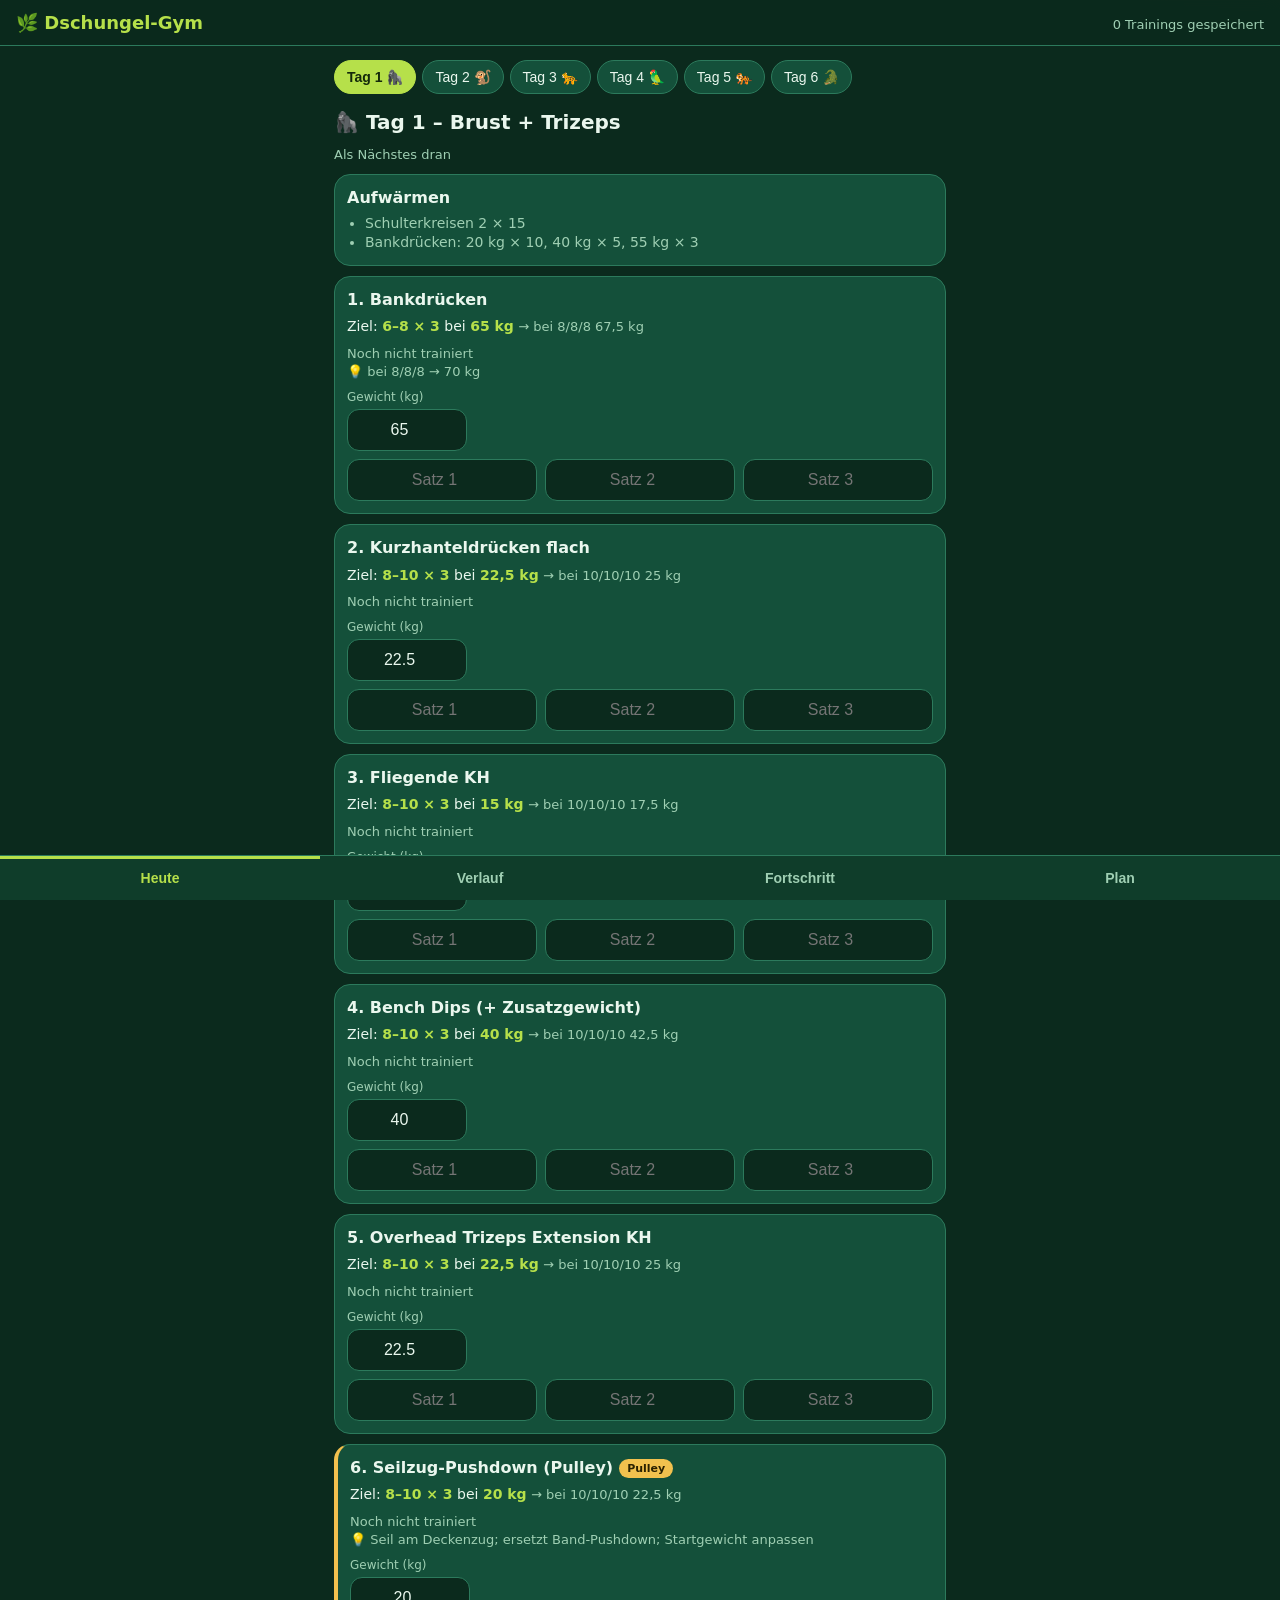
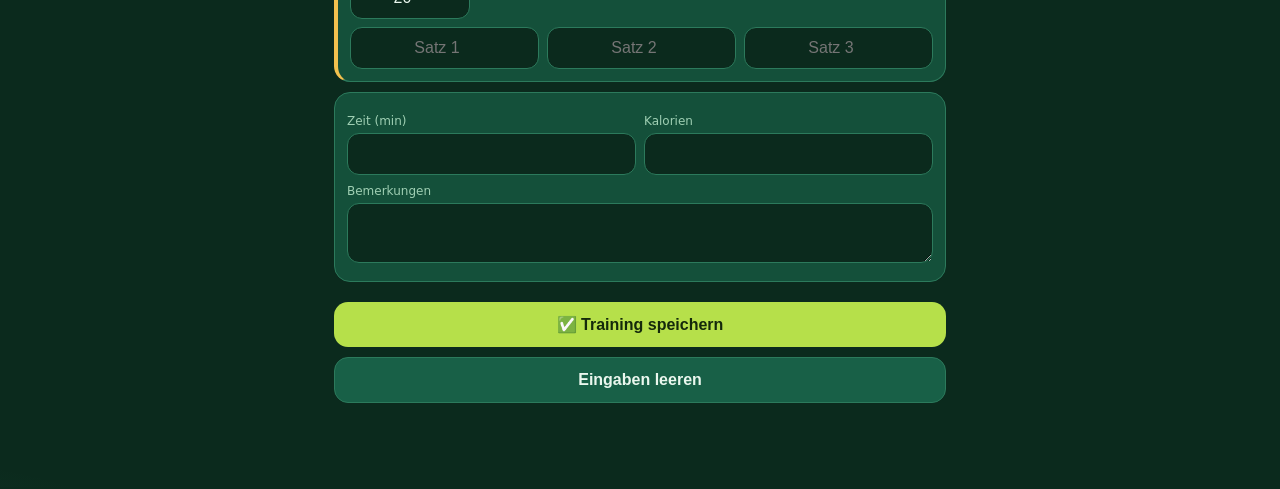
==== index.html @ ba681825 "Dschungel-Gym: Trainings-App (PWA) Co-Authored-By: Claude Sonnet 5.5 <noreply@anthropic.com> Claude-" ====
<!doctype html>
<html lang="de">
<head>
<meta charset="utf-8">
<meta name="viewport" content="width=device-width, initial-scale=1, viewport-fit=cover">
<meta name="theme-color" content="#0f3d2a">
<link rel="manifest" href="manifest.webmanifest">
<link rel="icon" href="icon-192.png">
<link rel="apple-touch-icon" href="icon-192.png">
<title>Dschungel-Gym</title>
<link rel="stylesheet" href="style.css">
</head>
<body>
<header class="top">
  <div class="brand">🌿 Dschungel-Gym</div>
  <div id="sub" class="sub"></div>
</header>
<main id="view"></main>
<nav class="tabs">
  <button data-tab="heute" class="on">Heute</button>
  <button data-tab="verlauf">Verlauf</button>
  <button data-tab="fortschritt">Fortschritt</button>
  <button data-tab="plan">Plan</button>
</nav>
<dialog id="dlg"></dialog>
<div id="toast" class="toast" hidden></div>
<script src="plan.js"></script>
<script src="logic.js"></script>
<script src="app.js"></script>
</body>
</html>
---- style.css ----
:root{
  --bg:#0b2a1d; --bg2:#0f3d2a; --card:#14503a; --card2:#186047; --line:#2c7a5c;
  --text:#eaf7ee; --muted:#9fcfb3; --accent:#b6e04a; --accent2:#f2c14e; --danger:#ef7b6b;
}
*{box-sizing:border-box;-webkit-tap-highlight-color:transparent}
html,body{margin:0;background:var(--bg);color:var(--text);font:16px/1.4 system-ui,-apple-system,Segoe UI,Roboto,sans-serif}
body{min-height:100vh;background:
  radial-gradient(900px 400px at 100% -10%,rgba(182,224,74,.10),transparent 60%),
  radial-gradient(700px 400px at -10% 110%,rgba(46,160,110,.18),transparent 60%),var(--bg);
  padding-bottom:calc(72px + env(safe-area-inset-bottom))}
.top{position:sticky;top:0;z-index:5;background:rgba(11,42,29,.92);backdrop-filter:blur(8px);
  padding:calc(10px + env(safe-area-inset-top)) 16px 10px;border-bottom:1px solid var(--line);display:flex;justify-content:space-between;align-items:baseline;gap:8px}
.brand{font-weight:700;font-size:18px;color:var(--accent)}
.sub{color:var(--muted);font-size:13px}
main{padding:12px 14px;max-width:640px;margin:0 auto}
.tabs{position:fixed;left:0;right:0;bottom:0;display:flex;background:var(--bg2);border-top:1px solid var(--line);padding-bottom:env(safe-area-inset-bottom);z-index:6}
.tabs button{flex:1;background:none;border:0;color:var(--muted);padding:14px 4px;font-size:14px;font-weight:600}
.tabs button.on{color:var(--accent);box-shadow:inset 0 3px 0 var(--accent)}
h2{margin:6px 0 10px;font-size:20px}
h3{margin:0;font-size:16px}
.card{background:var(--card);border:1px solid var(--line);border-radius:16px;padding:12px;margin:10px 0}
.card.pulley{border-left:4px solid var(--accent2)}
.row{display:flex;gap:8px;align-items:center;flex-wrap:wrap}
.spread{justify-content:space-between}
.muted{color:var(--muted);font-size:13px}
.badge{display:inline-block;background:var(--accent2);color:#2b2100;border-radius:999px;font-size:11px;font-weight:700;padding:2px 8px;margin-left:6px;vertical-align:middle}
.goal{margin:6px 0 8px;font-size:14px}
.goal b{color:var(--accent)}
.up{color:var(--accent);font-weight:700}
.sets{display:grid;grid-template-columns:repeat(auto-fit,minmax(58px,1fr));gap:8px;margin-top:8px}
input,select,textarea{width:100%;background:var(--bg);color:var(--text);border:1px solid var(--line);border-radius:12px;padding:11px 10px;font-size:16px;text-align:center}
textarea{text-align:left}
input:focus,select:focus,textarea:focus{outline:2px solid var(--accent);border-color:var(--accent)}
label.f{display:block;font-size:12px;color:var(--muted);margin:8px 0 3px}
.wgt{max-width:120px}
button.btn{background:var(--accent);color:#14290b;border:0;border-radius:14px;padding:13px 16px;font-size:16px;font-weight:700;width:100%;margin-top:10px}
button.btn.sec{background:var(--card2);color:var(--text);border:1px solid var(--line)}
button.btn.dng{background:transparent;color:var(--danger);border:1px solid var(--danger)}
button.small{background:var(--card2);color:var(--text);border:1px solid var(--line);border-radius:10px;padding:6px 10px;font-size:13px}
.daypick{display:flex;gap:6px;overflow-x:auto;padding:2px 0 8px}
.daypick button{flex:0 0 auto;background:var(--card);border:1px solid var(--line);color:var(--text);border-radius:999px;padding:8px 12px;font-size:14px}
.daypick button.on{background:var(--accent);color:#14290b;border-color:var(--accent);font-weight:700}
.warm{font-size:14px;color:var(--muted);margin:4px 0 0;padding-left:18px}
.toast{position:fixed;left:12px;right:12px;bottom:calc(84px + env(safe-area-inset-bottom));background:var(--accent);color:#14290b;border-radius:14px;padding:12px 14px;font-weight:600;z-index:20;box-shadow:0 6px 20px rgba(0,0,0,.4)}
dialog{background:var(--bg2);color:var(--text);border:1px solid var(--line);border-radius:18px;padding:16px;width:min(92vw,520px);max-height:88vh;overflow:auto}
dialog::backdrop{background:rgba(0,0,0,.6)}
.chart{width:100%;height:auto;background:var(--bg);border-radius:12px;border:1px solid var(--line)}
.list-item{display:flex;justify-content:space-between;gap:8px;align-items:center;padding:10px 0;border-bottom:1px solid var(--line)}
.list-item:last-child{border-bottom:0}
.empty{text-align:center;color:var(--muted);padding:30px 10px}
.grid2{display:grid;grid-template-columns:1fr 1fr;gap:8px}
.grid3{display:grid;grid-template-columns:1fr 1fr 1fr;gap:8px}
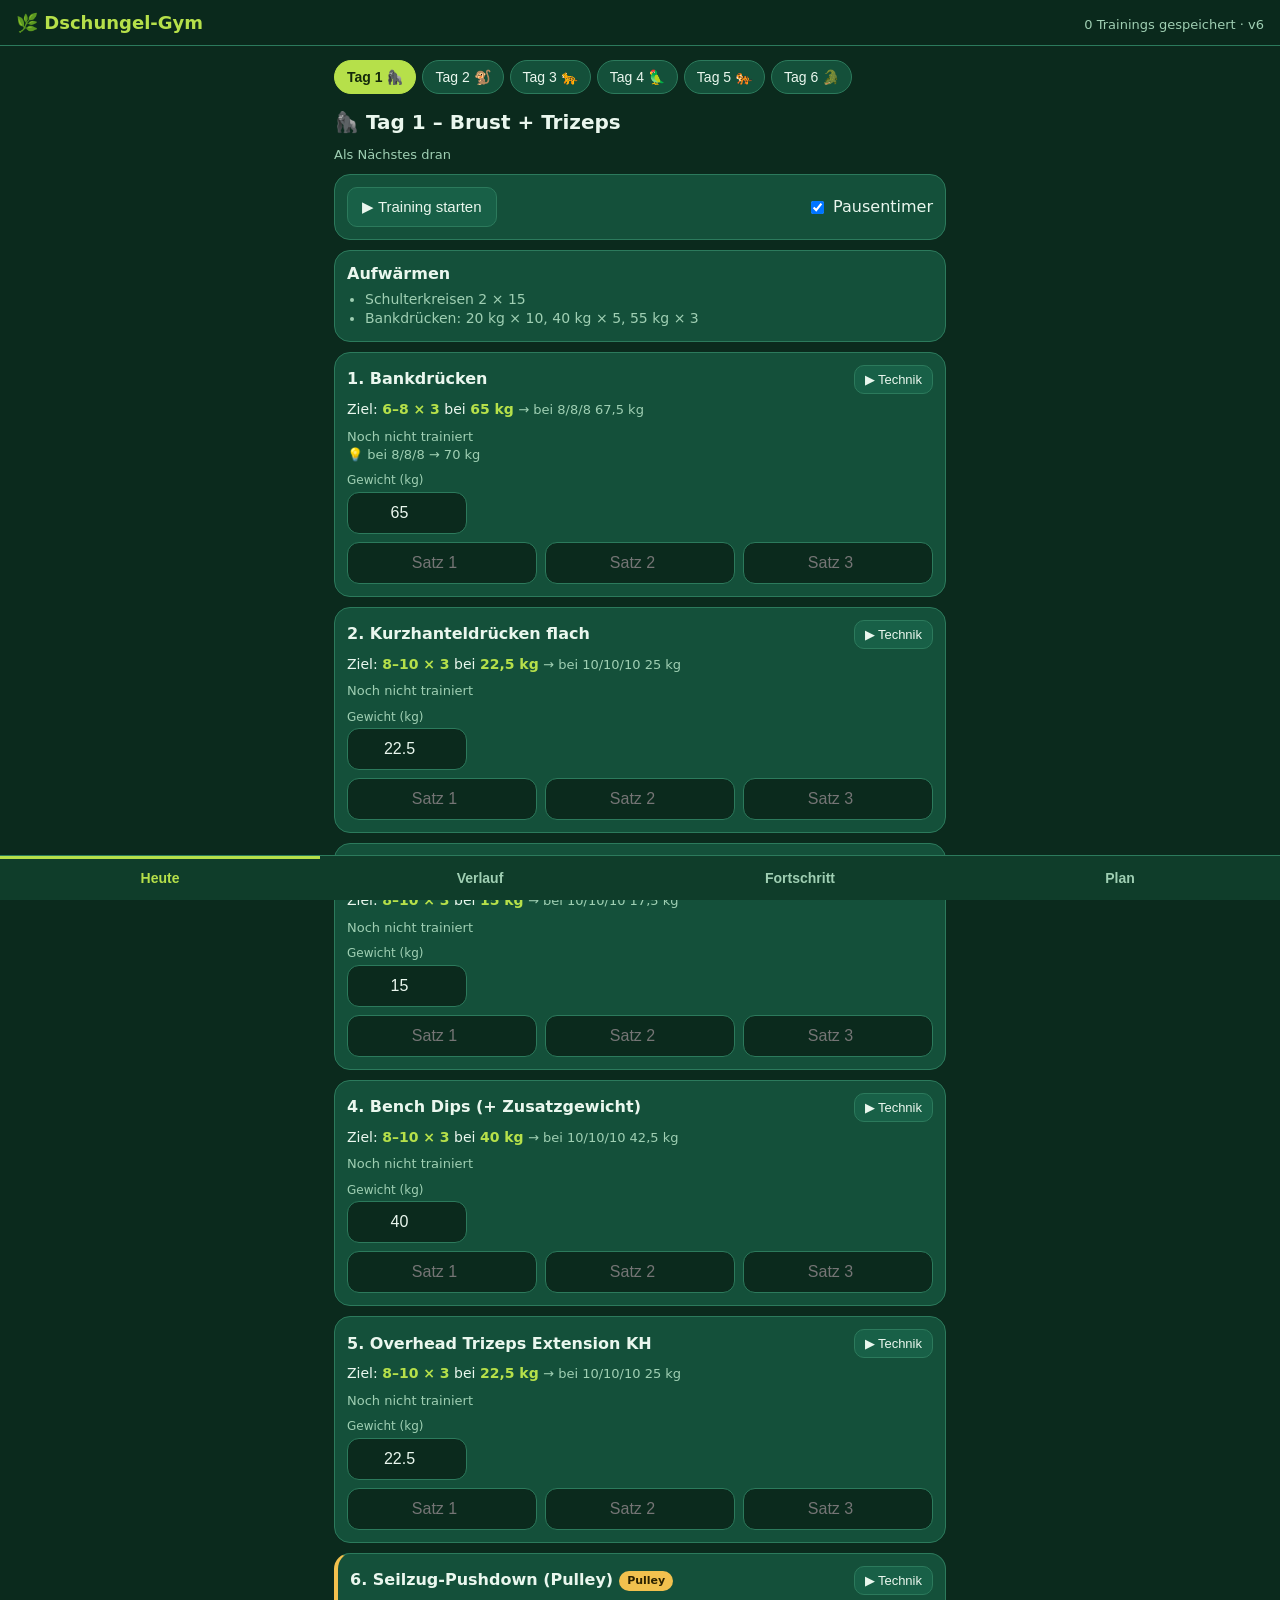
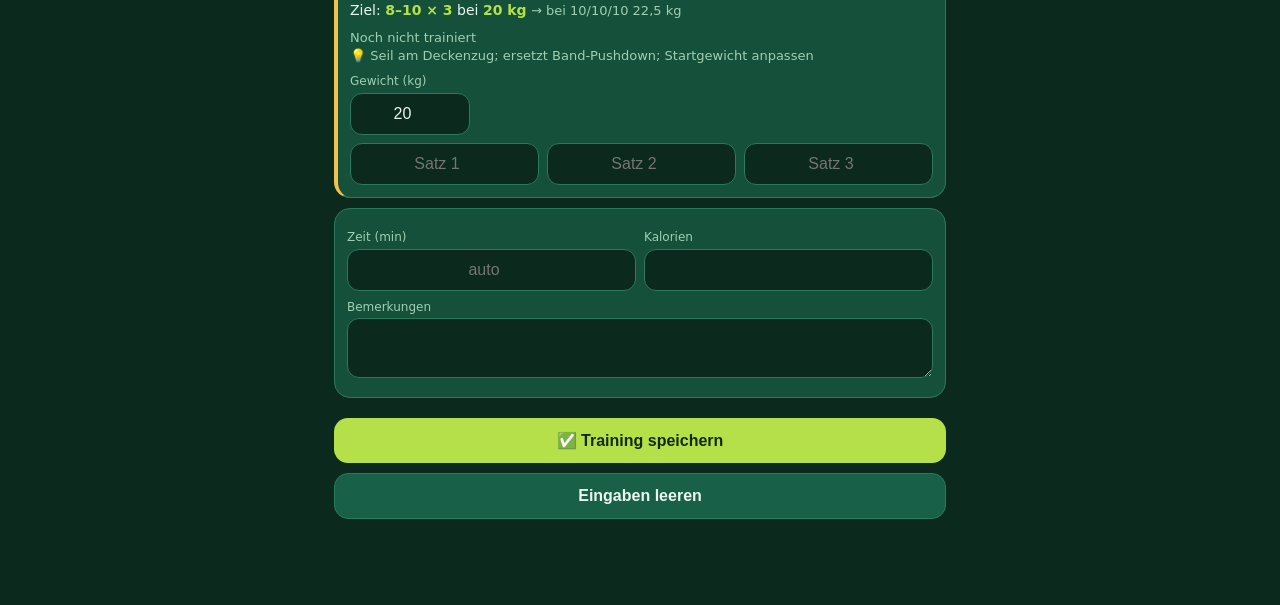
==== commit 7fb5cf53: "Pausentimer, Stoppuhr mit automatischer Zeit, Backup-Erinnerung, Wiedereinstieg-Button (beide Apps) " ====
--- a/index.html
+++ b/index.html
@@ -22,10 +22,12 @@
   <button data-tab="fortschritt">Fortschritt</button>
   <button data-tab="plan">Plan</button>
 </nav>
+<div id="rest" class="rest" hidden><div id="rest-prog" class="rest-prog"></div><div class="row spread rest-in"><span id="rest-txt"></span><span class="row"><button class="small" data-rest="-15">−15</button><button class="small" data-rest="15">+15</button><button class="small" data-rest="stop">✕</button></span></div></div>
 <dialog id="dlg"></dialog>
 <div id="toast" class="toast" hidden></div>
 <script src="plan.js"></script>
 <script src="logic.js"></script>
+<script src="howto.js"></script>
 <script src="app.js"></script>
 </body>
 </html>
--- a/style.css
+++ b/style.css
@@ -34,6 +34,7 @@
 label.f{display:block;font-size:12px;color:var(--muted);margin:8px 0 3px}
 .wgt{max-width:120px}
 button.btn{background:var(--accent);color:#14290b;border:0;border-radius:14px;padding:13px 16px;font-size:16px;font-weight:700;width:100%;margin-top:10px}
+a.btn{display:block;text-align:center;text-decoration:none;border-radius:14px;padding:13px 16px;font-size:16px;font-weight:700;margin-top:10px;background:var(--accent);color:#14290b}
 button.btn.sec{background:var(--card2);color:var(--text);border:1px solid var(--line)}
 button.btn.dng{background:transparent;color:var(--danger);border:1px solid var(--danger)}
 button.small{background:var(--card2);color:var(--text);border:1px solid var(--line);border-radius:10px;padding:6px 10px;font-size:13px}
@@ -50,3 +51,10 @@
 .empty{text-align:center;color:var(--muted);padding:30px 10px}
 .grid2{display:grid;grid-template-columns:1fr 1fr;gap:8px}
 .grid3{display:grid;grid-template-columns:1fr 1fr 1fr;gap:8px}
+.rest{position:fixed;left:10px;right:10px;bottom:calc(62px + env(safe-area-inset-bottom));z-index:8;background:var(--bg2);border:1px solid var(--accent);border-radius:14px;overflow:hidden;box-shadow:0 6px 20px rgba(0,0,0,.45)}
+.rest[hidden]{display:none}
+.rest-prog{position:absolute;left:0;top:0;bottom:0;width:0;background:var(--card2);transition:width .5s linear}
+.rest-in{position:relative;padding:8px 10px}
+.rest b{font-size:20px;font-variant-numeric:tabular-nums}
+.rest.done{background:var(--accent);color:#14290b;font-weight:700}
+.rest.done .rest-prog{display:none}
